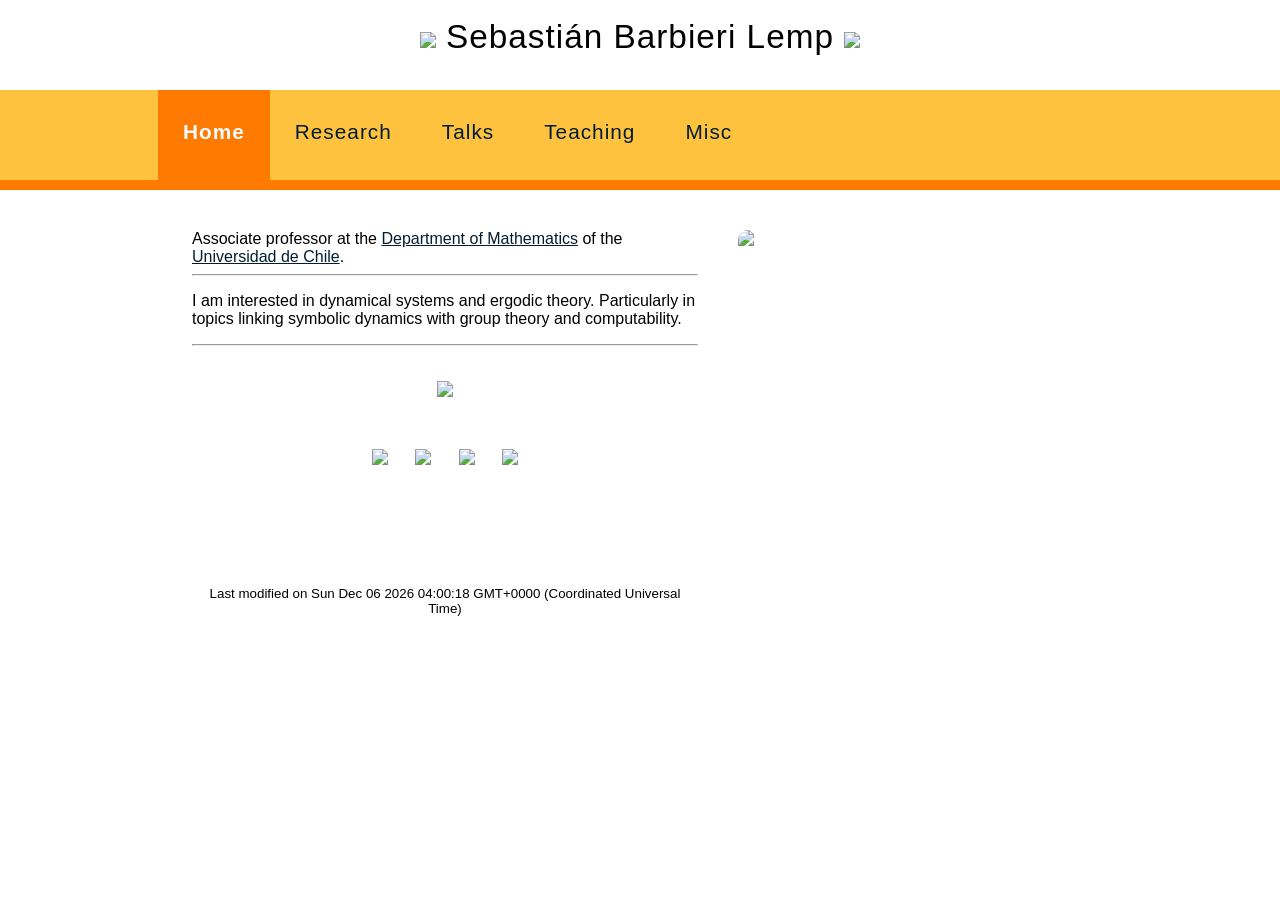
==== index.html @ ded86740 "Add files via upload" ====
<!DOCTYPE html>

<html lang="en">
<head>
  <script type="text/x-mathjax-config">MathJax.Hub.Config ( {tex2jax: {inlineMath: [['$','$'], ['\\(','\\)']] }} );</script>
<script src="https://cdn.mathjax.org/mathjax/latest/MathJax.js?config=TeX-AMS-MML_HTMLorMML"></script>
  <meta charset="UTF-8">
  <meta name="description" content="Barbieri_research_webpage" />
  <title>Vardi - Home</title>
  <link rel="stylesheet" href="estilo.css" type="text/css">
  <link rel="shortcut icon" href="favicon.ico" type="image/x-icon">
  <link rel="icon" href="favicon.ico" type="image/x-icon">
</head>

<body>
   <div id="movingblock2"> 
   <div id="header_in2">
<br>
<p style=" font-size: 25pt; font-weight:normal; letter-spacing: 1px; margin: auto; text-align: center;"><img src="img/alpacaL.png" alt=" " width= "30" height="30" /> Sebasti&aacute;n Barbieri Lemp <img src="img/alpacaR.png" alt=" " width= "30" height="30" /></p>
  </div>
  </div>
  <!-- *********  Header  ********** -->
  <div id="movingblock">
    <div id="header_in">
      <div id="menu">
        <ul>
	  <li><a href="index.html" class="active">Home</a></li>
          <li><a href="research.html">Research</a></li>
	  <li><a href="talks.html">Talks</a></li>
          <li><a href="teaching.html">Teaching</a></li>
          <li><a href="misc.html">Misc</a></li>
        </ul>
      </div>
    </div>
    <!-- *********  Main part (slider)  ********** -->
    <div id="title_top">
      <div id="title_top_in">
      </div>
    </div>
  </div>   
  <!-- *********  Content  ********** -->
  <div id="content">
    <div>   
    <img class="image mainimg" src="img/foto_seria6.jpg" alt=" " title="profile_pic" width= "350" height="350"/>
    Associate professor at the <a href="https://ciencias.uchile.cl/matematicas">Department of Mathematics</a> of the <a href="https://uchile.cl/">Universidad de Chile</a>.
    <hr>
   <p>
    I am interested in dynamical systems and ergodic theory. Particularly in topics linking symbolic dynamics with group theory and computability.
    </p>
    </div>
    
    <hr>
    
    <div >
     
     <p style="font-family:Georgia; margin-bottom:1cm; font-size: 20pt; font-weight:normal; letter-spacing: 20px; text-align: center;"><img src="img/mail.jpg" alt=" " width= "300" height="40"/>  </p>
     	
    </div>
    
    <p style="margin-bottom:3cm; font-size: 20pt; font-weight:normal; letter-spacing: 20px;  text-align: center;"><a href="https://orcid.org/0000-0001-9567-2085"><img src="img/orcid.png" alt=" " width= "50" height="50"/></a> <a href="https://scholar.google.ca/citations?user=QY--KBAAAAAJ&hl=en"><img src="img/gogscholar.png" alt=" " width= "50" height="50"/></a>  <a href="https://arxiv.org/a/barbieri_s_1.html"><img src="img/arxiv.jpeg" alt=" " width= "50" height="50"/></a>  <a href="archivos/Curriculum_Vitae.pdf"><img src="img/CV.jpg" alt=" " width= "50" height="50"/></a>    </p>




<p style="font-size: 10pt; font-weight:normal; text-align: center;" id ="fecha_actual"></p>
<script>
var d = new Date(document.lastModified); 
document.getElementById("fecha_actual").innerHTML = 'Last modified on '+ d;
</script>
</div>

</body>
</html>
---- estilo.css ----
body,
li,
ol,
ul{
  border: 0;
  margin: 0;
  padding: 0;
  font-size: 100%;
  font-family: 'Helvetica';  
}
a {
    color: #031d30;
}

/* ---------- Header ---------- */
#movingblock{
  background: none repeat-x scroll 4px 3px #ffc23f; 
  position: fixed;
  width: 100%;
  z-index:10;
  padding-top: 90px;
}
#movingblock2{
  background: none repeat-x scroll 4px 3px #ffffff; 
  position: fixed;
  width: 100%;
  z-index:11;
}
#header_in {
  width: 100%;
  max-width: 960px;
  height: 90px;
  margin: 0px auto;
  position: relative; 
}
#header_in2 {
  width: 100%;
  max-width: 960px;
  height: 90px;
  margin: 0px auto;
  position: relative; 
}
#header_in h1 {
font-family: 'Georgia';
  font-size: 20pt;
  letter-spacing: 1px;
  float: left;
  padding-left: 5px;  
  padding-top: 10px;  
}

#header_in h1 a {
    text-decoration: none; 
    color: #111;
    font-weight: 100; 
}
#header_in h1 a b { font-weight: 600;}

      /* ----- Menu ----- */
      
#menu {
  position: relative; 
  right: 2px;  
}

#menu2 {
  position: relative; 
  right: 2px;  
}   
#menu ul li {
  float: left;
  display: inline;
}

#menu ul li2 {
  float: right;
  display: inline;
}
    
#menu ul li a {
  text-decoration: none; 
  font-size: 130%;
  font-weight: 400;
  letter-spacing: 1px;
  display: block;
  
  padding: 30px 25px 0 25px; 
  height: 60px;
}
      
  #menu ul li a:hover {
/* color hover menu*/
    background-color: #f99d2c;
  }
      
  #menu ul li a.active {
/* color fondo menu*/
    background-color: #ff7a00;
/* color letra menu*/
    color: #f7fbff;
    font-weight: bold;
  }
/* ---------- Main part ---------- */

#title_top {
    width: 100%;
    height: 10px;
    background-color: #ff7a00;
}

#title_top_in {
    width: 960px;
    margin: auto;
}

#title_top_in h2 {
    border: 0;
    margin: 0;
    padding-top: 15px;
    padding-bottom: 14px;
    font-size: 280%;
    font-weight: 200;
    color: #f7fbff;
}


#content {   
    z-index:7;
    width: 70%;
    max-width: 940px;
    margin: auto;
    padding-top: 230px;
}

  dt {
    float: left;
    clear: left;
    width: 80px;
    text-align: right;
    font-weight: bold;
    color: green;
  }


  dd {
    margin: 0 0 0 100px;
    padding: 0 0 0.5em 0;
  }

h33 {
font-family: 'Georgia';
  font-size: 20pt;
  letter-spacing: 1px;
  float: left;
  padding-left: 5px;  
  padding-top: 10px;  
}

blockquote {display: none;}

a.show:focus ~ blockquote {display:inline-block;}

      /* ----- Mis modos ezpezialesz ----- */

.mainimg {
  border-radius: 10px;
  vertical-align: top;
  padding: 0px;
  border-width: 0px;
  float: right;
  margin: 0px 0px 40px 40px;
}

.abstract {
  width: 100%;
  text-align: justify;
  background-color: #fff0ba;
  margin: 20px 20px 20px 0px;
  border-radius: 10px;
}

.inabstract {
  text-align: justify;
  margin-right: 50px;
}

.inabstract2 {
  text-align: justify;
  margin-right: 50px;
  background-color: #ffde6b;
  border-radius: 10px;
  padding-left: 20px;
}

.botoncito_lindo {
    background-color: #ffc23f;
    border-radius: 10px;
    color: black;
    padding: 5px 5px;
    text-align: center;
    text-decoration: none;
    display: inline-block;
    font-size: 16px;
    margin: 4px 2px;
    cursor: pointer;
}

.botoncito_pdf {
    background-color: #e53b3b;
    border-radius: 10px;
    color: white;
    padding: 5px 5px;
    text-align: center;
    text-decoration: none;
    display: inline-block;
    font-size: 16px;
    margin: 4px 2px;
    cursor: pointer;
}

  .listita_bonita {
  text-align: left;
  font-size: 20px;
  width: 250px;
  color: black;
}
  .listita_abstract {
  text-align: right;
 width: 80px;
 color: black;
}

.centrar {
    margin: auto;
    text-align: center;
}

.centrar2 {
    margin: auto;
    text-align: center;
    font-size: 200%;
    color: #BF6900;
}

.student {
    margin: auto;
    text-align: center;
    font-size: 150%;
    color: #ff7a00;
}


 /* Three image containers (use 25% for four, and 50% for two, etc) */
.columnitas_estudiantes {
  border-radius: 50%;
  text-align: center;
  float: left;
  width: 40%;
  padding: 30px;
}

/* Clear floats after image containers */
.filas_estudiantes::after {
  text-align: center;
  content: "";
  clear: both;
  display: table;
}
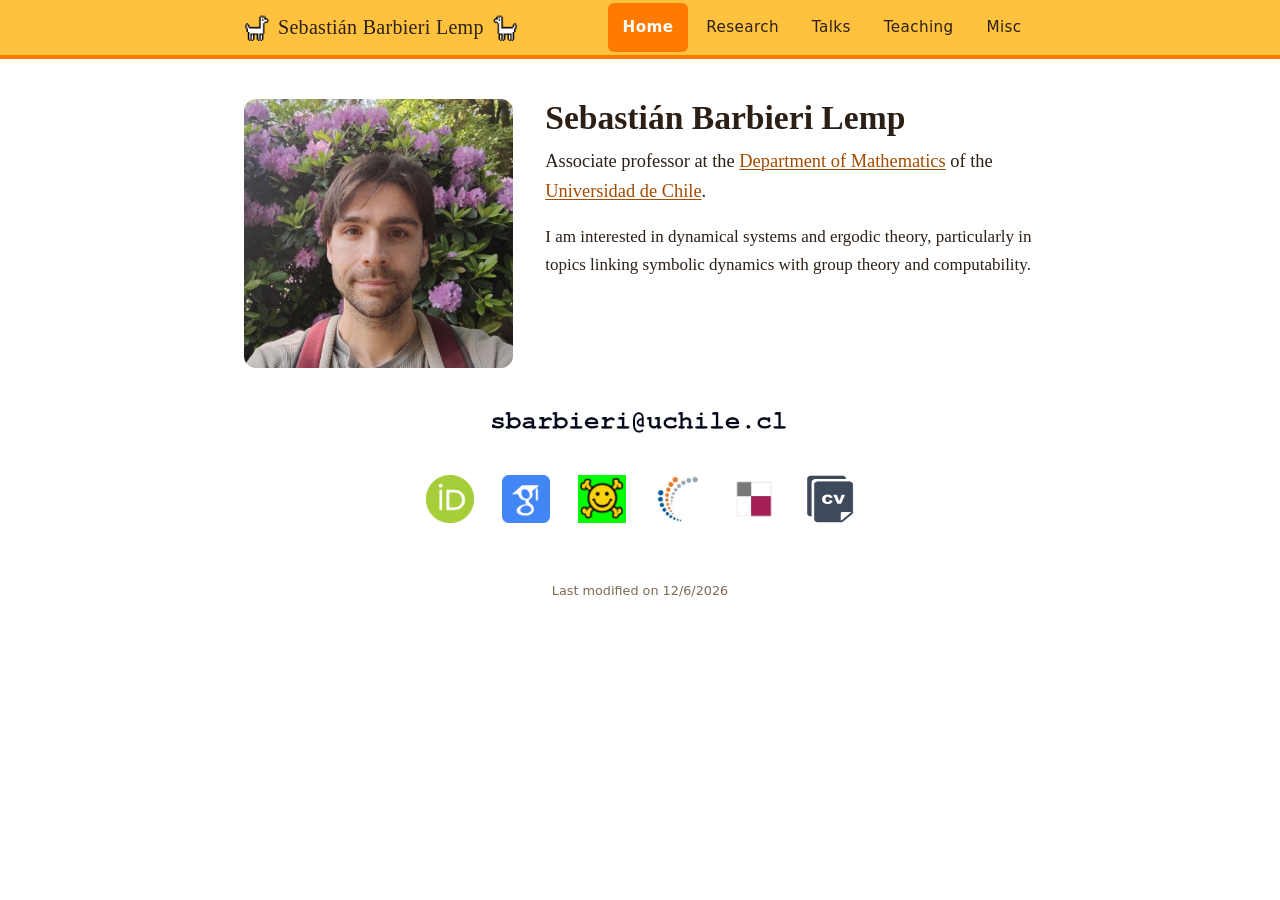
==== commit 4fc4a7a8: "webpage update" ====
--- a/index.html
+++ b/index.html
@@ -1,75 +1,66 @@
 <!DOCTYPE html>
-
 <html lang="en">
 <head>
-  <script type="text/x-mathjax-config">MathJax.Hub.Config ( {tex2jax: {inlineMath: [['$','$'], ['\\(','\\)']] }} );</script>
-<script src="https://cdn.mathjax.org/mathjax/latest/MathJax.js?config=TeX-AMS-MML_HTMLorMML"></script>
   <meta charset="UTF-8">
-  <meta name="description" content="Barbieri_research_webpage" />
-  <title>Vardi - Home</title>
-  <link rel="stylesheet" href="estilo.css" type="text/css">
-  <link rel="shortcut icon" href="favicon.ico" type="image/x-icon">
+  <meta name="viewport" content="width=device-width, initial-scale=1">
+  <title>Sebastián Barbieri Lemp</title>
+  <meta name="description" content="Sebastián Barbieri Lemp, associate professor of mathematics at the Universidad de Chile, working on symbolic dynamics, group theory and computability.">
+  <meta property="og:type" content="website">
+  <meta property="og:title" content="Sebastián Barbieri Lemp">
+  <meta property="og:description" content="Sebastián Barbieri Lemp, associate professor of mathematics at the Universidad de Chile, working on symbolic dynamics, group theory and computability.">
+  <link rel="stylesheet" href="estilo.css">
   <link rel="icon" href="favicon.ico" type="image/x-icon">
 </head>
+<body>
+  <header class="site-header">
+    <div class="site-bar">
+      <a class="site-name" href="index.html">
+        <img src="img/alpacaL_fill.png" alt="" width="26" height="26">
+        Sebasti&aacute;n Barbieri Lemp
+        <img src="img/alpacaL_fillR.png" alt="" width="26" height="26">
+      </a>
+      <nav class="site-nav" aria-label="Main">
+      <ul>
+        <li><a href="index.html" class="active" aria-current="page">Home</a></li>
+        <li><a href="research.html">Research</a></li>
+        <li><a href="talks.html">Talks</a></li>
+        <li><a href="teaching.html">Teaching</a></li>
+        <li><a href="misc.html">Misc</a></li>
+      </ul>
+      </nav>
+    </div>
+  </header>
 
-<body>
-   <div id="movingblock2"> 
-   <div id="header_in2">
-<br>
-<p style=" font-size: 25pt; font-weight:normal; letter-spacing: 1px; margin: auto; text-align: center;"><img src="img/alpacaL.png" alt=" " width= "30" height="30" /> Sebasti&aacute;n Barbieri Lemp <img src="img/alpacaR.png" alt=" " width= "30" height="30" /></p>
+  <main id="content">
+<div class="hero">
+  <img src="img/foto_seria6.jpg" alt="Sebasti&aacute;n Barbieri Lemp" width="350" height="350">
+  <div class="hero-text">
+    <h1>Sebasti&aacute;n Barbieri Lemp</h1>
+    <p class="hero-role">Associate professor at the
+      <a href="https://ciencias.uchile.cl/matematicas">Department of Mathematics</a>
+      of the <a href="https://uchile.cl/">Universidad de Chile</a>.</p>
+    <p>I am interested in dynamical systems and ergodic theory, particularly in
+      topics linking symbolic dynamics with group theory and computability.</p>
   </div>
-  </div>
-  <!-- *********  Header  ********** -->
-  <div id="movingblock">
-    <div id="header_in">
-      <div id="menu">
-        <ul>
-	  <li><a href="index.html" class="active">Home</a></li>
-          <li><a href="research.html">Research</a></li>
-	  <li><a href="talks.html">Talks</a></li>
-          <li><a href="teaching.html">Teaching</a></li>
-          <li><a href="misc.html">Misc</a></li>
-        </ul>
-      </div>
-    </div>
-    <!-- *********  Main part (slider)  ********** -->
-    <div id="title_top">
-      <div id="title_top_in">
-      </div>
-    </div>
-  </div>   
-  <!-- *********  Content  ********** -->
-  <div id="content">
-    <div>   
-    <img class="image mainimg" src="img/foto_seria6.jpg" alt=" " title="profile_pic" width= "350" height="350"/>
-    Associate professor at the <a href="https://ciencias.uchile.cl/matematicas">Department of Mathematics</a> of the <a href="https://uchile.cl/">Universidad de Chile</a>.
-    <hr>
-   <p>
-    I am interested in dynamical systems and ergodic theory. Particularly in topics linking symbolic dynamics with group theory and computability.
-    </p>
-    </div>
-    
-    <hr>
-    
-    <div >
-     
-     <p style="font-family:Georgia; margin-bottom:1cm; font-size: 20pt; font-weight:normal; letter-spacing: 20px; text-align: center;"><img src="img/mail.jpg" alt=" " width= "300" height="40"/>  </p>
-     	
-    </div>
-    
-    <p style="margin-bottom:3cm; font-size: 20pt; font-weight:normal; letter-spacing: 20px;  text-align: center;"><a href="https://orcid.org/0000-0001-9567-2085"><img src="img/orcid.png" alt=" " width= "50" height="50"/></a> <a href="https://scholar.google.ca/citations?user=QY--KBAAAAAJ&hl=en"><img src="img/gogscholar.png" alt=" " width= "50" height="50"/></a>  <a href="https://arxiv.org/a/barbieri_s_1.html"><img src="img/arxiv.jpeg" alt=" " width= "50" height="50"/></a>  <a href="archivos/Curriculum_Vitae.pdf"><img src="img/CV.jpg" alt=" " width= "50" height="50"/></a>    </p>
-
-
-
-
-<p style="font-size: 10pt; font-weight:normal; text-align: center;" id ="fecha_actual"></p>
-<script>
-var d = new Date(document.lastModified); 
-document.getElementById("fecha_actual").innerHTML = 'Last modified on '+ d;
-</script>
 </div>
 
+<p class="centrar"><img src="img/mail.jpg" alt="e-mail address" width="300" height="40"></p>
+
+<p class="iconrow">
+  <a href="https://orcid.org/0000-0001-9567-2085" title="ORCID"><img src="img/orcid.png" alt="ORCID"></a>
+  <a href="https://scholar.google.ca/citations?user=QY--KBAAAAAJ&amp;hl=en" title="Google Scholar"><img src="img/gogscholar.png" alt="Google Scholar"></a>
+  <a href="https://arxiv.org/a/barbieri_s_1.html" title="arXiv"><img src="img/arxiv.jpeg" alt="arXiv"></a>
+  <a href="https://mathscinet.ams.org/mathscinet/author?authorId=1184309" title="MathSciNet"><img src="img/mathscinet.jpg" alt="MathSciNet"></a>
+  <a href="https://zbmath.org/authors/barbieri.sebastian" title="zbMATH"><img src="img/zbmath.jpg" alt="zbMATH"></a>
+  <a href="archivos/Curriculum_Vitae.pdf" title="Curriculum vitae"><img src="img/CV.jpg" alt="Curriculum vitae"></a>
+</p>
+
+    <p id="fecha_actual"></p>
+  </main>
+
+  <script>
+    document.getElementById("fecha_actual").textContent =
+      "Last modified on " + new Date(document.lastModified).toLocaleDateString();
+  </script>
 </body>
 </html>
-
-
--- a/estilo.css
+++ b/estilo.css
@@ -1,268 +1,655 @@
+/* =========================================================
+   Sebastián Barbieri Lemp — hoja de estilos
+   Paleta y tipografía en variables; ver :root más abajo.
+   ========================================================= */
+
+/* ---------- Tokens ---------- */
+
+:root {
+  color-scheme: light;
+
+  /* Papel y tinta */
+  --paper:      #ffffff;
+  --panel:      #fdf3dd;   /* fondo de abstracts */
+  --panel-2:    #f7e8c6;   /* fondo de bibtex */
+  --ink:        #2c2016;
+  --ink-soft:   #7a6a58;   /* etiquetas, fechas */
+  --rule:       #ead9b8;   /* líneas delgadas */
+
+  /* Naranjos */
+  --band:         #ffc23f; /* franja del encabezado */
+  --band-strong:  #ff7a00; /* menú activo */
+  --accent:       #d35f00; /* títulos de sección */
+  --accent-deep:  #a44b00; /* enlaces en texto */
+
+  /* Tipografías */
+  --serif: Charter, "Bitstream Charter", "Sitka Text", Cambria, Georgia, serif;
+  --sans: system-ui, -apple-system, "Segoe UI", Roboto, "Helvetica Neue",
+          Arial, sans-serif;
+
+  /* Medidas */
+  --measure: 52rem;
+  --gap: 1.5rem;
+}
+
+/* ---------- Base ---------- */
+
+*,
+*::before,
+*::after { box-sizing: border-box; }
+
 body,
-li,
-ol,
-ul{
-  border: 0;
+h1, h2, h3, h4,
+p, ul, ol, li, dl, dt, dd,
+figure, blockquote {
   margin: 0;
   padding: 0;
-  font-size: 100%;
-  font-family: 'Helvetica';  
-}
+  border: 0;
+}
+
+html {
+  scroll-padding-top: 6rem;   /* para que los anclajes no queden bajo el header */
+}
+
+body {
+  background: var(--paper);
+  color: var(--ink);
+  font-family: var(--serif);
+  font-size: 1.0625rem;
+  line-height: 1.65;
+  -webkit-text-size-adjust: 100%;
+}
+
 a {
-    color: #031d30;
-}
-
-/* ---------- Header ---------- */
-#movingblock{
-  background: none repeat-x scroll 4px 3px #ffc23f; 
-  position: fixed;
+  color: var(--accent-deep);
+  text-decoration-thickness: 1px;
+  text-underline-offset: 2px;
+}
+
+a:hover { text-decoration-thickness: 2px; }
+
+:focus-visible {
+  outline: 2px solid var(--band-strong);
+  outline-offset: 2px;
+  border-radius: 3px;
+}
+
+img { max-width: 100%; height: auto; }
+
+hr {
+  border: 0;
+  border-top: 1px solid var(--rule);
+  margin: 2.5rem 0;
+}
+
+/* ---------- Encabezado ---------- */
+
+.site-header {
+  position: sticky;
+  top: 0;
+  z-index: 10;
+  background: var(--band);
+  border-bottom: 4px solid var(--band-strong);
+  padding-top: env(safe-area-inset-top, 0px);
+}
+
+.site-bar {
+  max-width: var(--measure);
+  margin: 0 auto;
+  padding: 0 1.25rem;
+  display: flex;
+  align-items: center;
+  justify-content: space-between;
+  gap: 1rem;
+  flex-wrap: wrap;
+}
+
+.site-name {
+  display: flex;
+  align-items: center;
+  gap: 0.5rem;
+  padding: 0.7rem 0;
+  font-size: 1.25rem;
+  letter-spacing: 0.3px;
+  color: var(--ink);
+  text-decoration: none;
+  white-space: nowrap;
+}
+
+.site-name img { width: 26px; height: 26px; }
+
+.site-nav ul {
+  display: flex;
+  list-style: none;
+  gap: 0.25rem;
+}
+
+.site-nav a {
+  display: block;
+  padding: 0.75rem 0.9rem;
+  font-family: var(--sans);
+  font-size: 0.95rem;
+  letter-spacing: 0.4px;
+  color: var(--ink);
+  text-decoration: none;
+  border-radius: 6px;
+}
+
+.site-nav a:hover { background: rgba(0, 0, 0, 0.08); }
+
+.site-nav a.active {
+  background: var(--band-strong);
+  color: #fff;
+  font-weight: 600;
+}
+
+@media (max-width: 640px) {
+  .site-bar { justify-content: center; gap: 0; }
+  .site-name { font-size: 1.1rem; padding-bottom: 0.3rem; }
+  .site-nav { width: 100%; overflow-x: auto; }
+  .site-nav ul { justify-content: center; }
+  .site-nav a { padding: 0.6rem 0.7rem; }
+}
+
+/* ---------- Contenido ---------- */
+
+#content,
+.content {
+  max-width: var(--measure);
+  margin: 0 auto;
+  padding: 2.5rem 1.25rem 4rem;
+}
+
+h1 {
+  font-size: 2.1rem;
+  font-weight: 600;
+  line-height: 1.15;
+  margin: 0 0 0.5rem;
+}
+
+.page-title {
+  margin-bottom: 2rem;
+  padding-bottom: 0.6rem;
+  border-bottom: 3px solid var(--band);
+}
+
+h2 {
+  font-size: 1.6rem;
+  font-weight: 600;
+  line-height: 1.2;
+  color: var(--accent);
+  margin: 2.5rem 0 1.25rem;
+}
+
+h2:first-child { margin-top: 0; }
+
+h3 {
+  font-size: 1.2rem;
+  font-weight: 600;
+  margin: 1.75rem 0 0.5rem;
+}
+
+p { margin: 0 0 1rem; }
+
+/* Fecha de última modificación */
+#fecha_actual {
+  margin-top: 3rem;
+  font-family: var(--sans);
+  font-size: 0.8rem;
+  color: var(--ink-soft);
+  text-align: center;
+}
+
+/* ---------- Entradas (artículos, charlas, cursos) ---------- */
+
+.entry {
+  border-top: 1px solid var(--rule);
+}
+
+.entry:last-of-type { border-bottom: 1px solid var(--rule); }
+
+.entry > summary {
+  display: block;            /* flex va en .entry-row, no en summary:
+                                summary como flex container rompe en
+                                algunos navegadores */
+  padding: 0.9rem 0.5rem 0.9rem 0;
+  cursor: pointer;
+  list-style: none;          /* quita el triángulo por defecto */
+}
+
+.entry-row {
+  display: flex;
+  align-items: baseline;
+  gap: 0.9rem;
+}
+
+.entry > summary::-webkit-details-marker { display: none; }
+
+.entry > summary:hover { background: rgba(255, 194, 63, 0.16); }
+
+.entry-num {
+  flex: 0 0 2.25rem;
+  text-align: center;
+  align-self: flex-start;
+  padding: 0.1rem 0;
+  background: var(--band);
+  border-radius: 6px;
+  font-family: var(--sans);
+  font-size: 0.85rem;
+  font-weight: 600;
+  color: var(--ink);
+}
+
+.entry-num img { width: 15px; height: 15px; vertical-align: -2px; }
+
+/* insignias con palabras (Spring, 2026...) en vez de un numero */
+.entry-num.is-wide { flex: 0 0 4.4rem; }
+
+/* un año o encabezado entre entradas no debe pegarse a la linea de arriba */
+.entry + .subhead { margin-top: 2rem; }
+
+.subhead + .entry { border-top: 0; }
+
+.entry-text { flex: 1 1 auto; }
+
+.entry-title {
+  display: block;
+  font-weight: 600;
+  line-height: 1.35;
+}
+
+.entry-meta {
+  display: block;
+  font-family: var(--sans);
+  font-size: 0.88rem;
+  color: var(--ink-soft);
+  margin-top: 0.15rem;
+}
+
+.entry-chevron {
+  flex: 0 0 auto;
+  align-self: center;
+  color: var(--ink-soft);
+  font-size: 0.75rem;
+  transition: transform 0.15s ease;
+}
+
+.entry[open] > summary .entry-chevron { transform: rotate(90deg); }
+
+@media (prefers-reduced-motion: reduce) {
+  .entry-chevron { transition: none; }
+}
+
+.entry-body {
+  background: var(--panel);
+  border-radius: 10px;
+  padding: 1rem 1.25rem;
+  margin: 0 0 1rem 3.15rem;
+}
+
+@media (max-width: 640px) {
+  .entry-body { margin-left: 0; }
+  .entry > summary { gap: 0.6rem; }
+}
+
+/* Lista de metadatos dentro de una entrada */
+.meta {
+  display: grid;
+  grid-template-columns: 7.5rem 1fr;
+  column-gap: 1rem;
+  row-gap: 0.35rem;
+}
+
+.meta dt {
+  font-family: var(--sans);
+  font-size: 0.82rem;
+  font-weight: 600;
+  color: var(--ink-soft);
+  text-align: right;
+  padding-top: 0.25rem;
+}
+
+.meta dd { margin: 0; }
+
+.meta dd.abstract-text { text-align: justify; }
+
+.meta dd.bibtex {
+  background: var(--panel-2);
+  border-radius: 8px;
+  padding: 0.75rem 1rem;
+  font-family: ui-monospace, SFMono-Regular, Menlo, Consolas, monospace;
+  font-size: 0.8rem;
+  line-height: 1.5;
+  overflow-x: auto;
+}
+
+@media (max-width: 640px) {
+  .meta { grid-template-columns: 1fr; row-gap: 0.1rem; }
+  .meta dt { text-align: left; padding-top: 0.6rem; }
+  .meta dd.abstract-text { text-align: left; }
+}
+
+/* ---------- Tabla (charlas) ---------- */
+
+.tabla-scroll { margin: 1rem 0 2rem; }
+
+.tabla {
   width: 100%;
-  z-index:10;
-  padding-top: 90px;
-}
-#movingblock2{
-  background: none repeat-x scroll 4px 3px #ffffff; 
-  position: fixed;
+  border-collapse: collapse;
+  font-size: 0.95rem;
+}
+
+.tabla th {
+  background: var(--band);
+  color: var(--ink);
+  font-family: var(--sans);
+  font-size: 0.78rem;
+  font-weight: 700;
+  letter-spacing: 0.5px;
+  text-align: left;
+  padding: 0.55rem 0.75rem;
+}
+
+.tabla th:first-child { border-radius: 8px 0 0 0; }
+.tabla th:last-child { border-radius: 0 8px 0 0; }
+
+.tabla td {
+  padding: 0.6rem 0.75rem;
+  border-top: 1px solid var(--rule);
+  vertical-align: top;
+}
+
+.tabla tbody tr:nth-child(even) { background: var(--panel); }
+.tabla tbody tr:hover { background: rgba(255, 194, 63, 0.3); }
+
+.tabla .col-date {
+  width: 6.5rem;
+  white-space: nowrap;
+  font-family: var(--sans);
+  font-size: 0.85rem;
+  color: var(--ink-soft);
+}
+
+.tabla .col-title { font-weight: 600; }
+
+.tabla .col-links {
+  width: 5.5rem;
+  font-family: var(--sans);
+  font-size: 0.85rem;
+}
+
+.tabla .col-links a { display: inline-block; margin-right: 0.4rem; }
+
+/* En pantallas angostas la tabla no cabe en cuatro columnas:
+   cada fila se convierte en una ficha y las etiquetas salen
+   del atributo data-label de cada celda. */
+@media (max-width: 700px) {
+  .tabla, .tabla tbody, .tabla tr, .tabla td { display: block; width: auto; }
+
+  .tabla thead { display: none; }
+
+  .tabla tbody tr,
+  .tabla tbody tr:nth-child(even) {
+    background: var(--panel);
+    border: 1px solid var(--rule);
+    border-radius: 10px;
+    padding: 0.6rem 0.9rem;
+    margin-bottom: 0.75rem;
+  }
+
+  .tabla td {
+    border: 0;
+    padding: 0.1rem 0;
+  }
+
+  .tabla td:empty { display: none; }
+
+  .tabla td::before {
+    content: attr(data-label) ": ";
+    font-family: var(--sans);
+    font-size: 0.75rem;
+    color: var(--ink-soft);
+  }
+
+  .tabla .col-title {
+    font-size: 1.05rem;
+    line-height: 1.3;
+    margin-bottom: 0.2rem;
+  }
+
+  .tabla .col-title::before { content: none; }
+}
+
+/* ---------- Listas de enlaces (misc) ---------- */
+
+/* display:grid de .linklist le gana al hidden del navegador, asi que
+   el script no podria esconder la lista vacia sin esta regla */
+[hidden] { display: none !important; }
+
+.linklist {
+  list-style: none;
+  display: grid;
+  gap: 0.6rem;
+}
+
+.linklist li {
+  padding-left: 1rem;
+  border-left: 3px solid var(--rule);
+}
+
+.linklist li b,
+.linklist li strong { font-weight: 600; }
+
+.linklist .note {
+  font-family: var(--sans);
+  font-size: 0.9rem;
+  color: var(--ink-soft);
+}
+
+.subhead {
+  font-family: var(--sans);
+  font-size: 0.8rem;
+  font-weight: 700;
+  letter-spacing: 0.6px;
+  color: var(--ink-soft);
+  margin: 2rem 0 0.75rem;
+}
+
+/* ---------- Estudiantes: foto a la izquierda, datos a la derecha ---------- */
+
+.fila_estudiante {
+  display: flex;
+  align-items: center;
+  gap: 1.5rem;
+  padding: 1.25rem 0;
+}
+
+.fila_estudiante + .fila_estudiante {
+  border-top: 1px solid var(--rule);
+}
+
+.foto_estudiante {
+  flex: 0 0 15%;
+  max-width: 15%;
+  text-align: center;
+}
+
+.foto_estudiante img {
   width: 100%;
-  z-index:11;
-}
-#header_in {
+  border-radius: 50%;
+  aspect-ratio: 1 / 1;
+  object-fit: cover;
+}
+
+.info_estudiante { flex: 1 1 auto; }
+
+.student {
+  font-size: 1.15rem;
+  font-weight: 600;
+  color: var(--accent);
+}
+
+.info_estudiante .detail {
+  display: block;
+  font-family: var(--sans);
+  font-size: 0.88rem;
+  color: var(--ink-soft);
+}
+
+@media (max-width: 640px) {
+  .fila_estudiante { display: block; text-align: center; }
+  .foto_estudiante { max-width: 45%; margin: 0 auto 0.75rem; }
+}
+
+/* ---------- Apuntes de curso ---------- */
+
+.notes {
+  display: grid;
+  grid-template-columns: repeat(auto-fit, minmax(13rem, 1fr));
+  gap: 1.5rem;
+}
+
+.note-card {
+  display: block;
+  text-align: center;
+  text-decoration: none;
+  color: var(--ink);
+  padding: 1rem;
+  border: 1px solid var(--rule);
+  border-radius: 10px;
+  background: var(--panel);
+}
+
+.note-card:hover { border-color: var(--band-strong); }
+
+.note-card img { border-radius: 6px; }
+
+.note-card span {
+  display: block;
+  margin-top: 0.75rem;
+  font-weight: 600;
+  color: var(--accent);
+}
+
+/* ---------- Página de inicio ---------- */
+
+.hero {
+  display: flex;
+  align-items: flex-start;
+  gap: 2rem;
+  margin-bottom: 2rem;
+}
+
+.hero img {
+  flex: 0 0 34%;
+  max-width: 34%;
+  border-radius: 12px;
+}
+
+.hero-text { flex: 1 1 auto; }
+
+.hero-role { font-size: 1.15rem; }
+
+@media (max-width: 640px) {
+  .hero { display: block; }
+  .hero img { max-width: 55%; margin: 0 auto 1.25rem; display: block; }
+}
+
+.iconrow {
+  display: flex;
+  justify-content: center;
+  align-items: center;
+  flex-wrap: wrap;
+  gap: 1.75rem;
+  margin: 2rem 0;
+}
+
+.iconrow img { width: 48px; height: 48px; }
+
+/* ---------- Galería ---------- */
+
+.painting { margin: 0 0 3rem; text-align: center; }
+
+.painting img { border-radius: 10px; }
+
+.painting figcaption {
+  margin-top: 0.75rem;
+  font-family: var(--sans);
+  font-size: 0.9rem;
+  color: var(--ink-soft);
+}
+
+.painting .title {
+  display: block;
+  font-family: var(--serif);
+  font-size: 1.15rem;
+  font-weight: 600;
+  color: var(--ink);
+}
+
+/* ---------- Tablas embebidas (Google Sheets) ---------- */
+
+.sheet {
+  border: 1px solid var(--rule);
+  border-radius: 10px;
+  overflow: hidden;
+  margin: 1rem 0 2rem;
+}
+
+.sheet iframe {
+  display: block;
   width: 100%;
-  max-width: 960px;
-  height: 90px;
-  margin: 0px auto;
-  position: relative; 
-}
-#header_in2 {
-  width: 100%;
-  max-width: 960px;
-  height: 90px;
-  margin: 0px auto;
-  position: relative; 
-}
-#header_in h1 {
-font-family: 'Georgia';
-  font-size: 20pt;
-  letter-spacing: 1px;
-  float: left;
-  padding-left: 5px;  
-  padding-top: 10px;  
-}
-
-#header_in h1 a {
-    text-decoration: none; 
-    color: #111;
-    font-weight: 100; 
-}
-#header_in h1 a b { font-weight: 600;}
-
-      /* ----- Menu ----- */
-      
-#menu {
-  position: relative; 
-  right: 2px;  
-}
-
-#menu2 {
-  position: relative; 
-  right: 2px;  
-}   
-#menu ul li {
-  float: left;
-  display: inline;
-}
-
-#menu ul li2 {
+  border: 0;
+}
+
+/* ---------- Imágenes decorativas de pie de página ---------- */
+
+.figura_final {
+  display: block;
+  margin: 3rem auto 0;
+  max-width: 60%;
+}
+
+@media (max-width: 640px) {
+  .figura_final { max-width: 85%; }
+}
+
+/* ---------- Clases antiguas (compatibilidad) ---------- */
+/* Se mantienen para el contenido aún comentado en talks.html y
+   teaching.html; se pueden borrar cuando ya no se usen.          */
+
+.botoncito_lindo,
+.botoncito_pdf {
+  display: inline-block;
+  border-radius: 6px;
+  padding: 2px 8px;
+  font-family: var(--sans);
+  font-size: 0.85rem;
+  text-align: center;
+  text-decoration: none;
+  cursor: pointer;
+  border: 0;
+}
+
+.botoncito_lindo { background: var(--band); color: var(--ink); }
+.botoncito_pdf { background: #c0392b; color: #fff; }
+
+.centrar { text-align: center; }
+
+.centrar2 {
+  text-align: center;
+  font-size: 1.75rem;
+  color: var(--accent);
+}
+
+.mainimg {
+  border-radius: 12px;
   float: right;
-  display: inline;
-}
-    
-#menu ul li a {
-  text-decoration: none; 
-  font-size: 130%;
-  font-weight: 400;
-  letter-spacing: 1px;
-  display: block;
-  
-  padding: 30px 25px 0 25px; 
-  height: 60px;
-}
-      
-  #menu ul li a:hover {
-/* color hover menu*/
-    background-color: #f99d2c;
-  }
-      
-  #menu ul li a.active {
-/* color fondo menu*/
-    background-color: #ff7a00;
-/* color letra menu*/
-    color: #f7fbff;
-    font-weight: bold;
-  }
-/* ---------- Main part ---------- */
-
-#title_top {
-    width: 100%;
-    height: 10px;
-    background-color: #ff7a00;
-}
-
-#title_top_in {
-    width: 960px;
-    margin: auto;
-}
-
-#title_top_in h2 {
-    border: 0;
-    margin: 0;
-    padding-top: 15px;
-    padding-bottom: 14px;
-    font-size: 280%;
-    font-weight: 200;
-    color: #f7fbff;
-}
-
-
-#content {   
-    z-index:7;
-    width: 70%;
-    max-width: 940px;
-    margin: auto;
-    padding-top: 230px;
-}
-
-  dt {
-    float: left;
-    clear: left;
-    width: 80px;
-    text-align: right;
-    font-weight: bold;
-    color: green;
-  }
-
-
-  dd {
-    margin: 0 0 0 100px;
-    padding: 0 0 0.5em 0;
-  }
-
-h33 {
-font-family: 'Georgia';
-  font-size: 20pt;
-  letter-spacing: 1px;
-  float: left;
-  padding-left: 5px;  
-  padding-top: 10px;  
-}
-
-blockquote {display: none;}
-
-a.show:focus ~ blockquote {display:inline-block;}
-
-      /* ----- Mis modos ezpezialesz ----- */
-
-.mainimg {
-  border-radius: 10px;
-  vertical-align: top;
-  padding: 0px;
-  border-width: 0px;
-  float: right;
-  margin: 0px 0px 40px 40px;
-}
-
-.abstract {
-  width: 100%;
-  text-align: justify;
-  background-color: #fff0ba;
-  margin: 20px 20px 20px 0px;
-  border-radius: 10px;
-}
-
-.inabstract {
-  text-align: justify;
-  margin-right: 50px;
-}
-
-.inabstract2 {
-  text-align: justify;
-  margin-right: 50px;
-  background-color: #ffde6b;
-  border-radius: 10px;
-  padding-left: 20px;
-}
-
-.botoncito_lindo {
-    background-color: #ffc23f;
-    border-radius: 10px;
-    color: black;
-    padding: 5px 5px;
-    text-align: center;
-    text-decoration: none;
-    display: inline-block;
-    font-size: 16px;
-    margin: 4px 2px;
-    cursor: pointer;
-}
-
-.botoncito_pdf {
-    background-color: #e53b3b;
-    border-radius: 10px;
-    color: white;
-    padding: 5px 5px;
-    text-align: center;
-    text-decoration: none;
-    display: inline-block;
-    font-size: 16px;
-    margin: 4px 2px;
-    cursor: pointer;
-}
-
-  .listita_bonita {
-  text-align: left;
-  font-size: 20px;
-  width: 250px;
-  color: black;
-}
-  .listita_abstract {
-  text-align: right;
- width: 80px;
- color: black;
-}
-
-.centrar {
-    margin: auto;
-    text-align: center;
-}
-
-.centrar2 {
-    margin: auto;
-    text-align: center;
-    font-size: 200%;
-    color: #BF6900;
-}
-
-.student {
-    margin: auto;
-    text-align: center;
-    font-size: 150%;
-    color: #ff7a00;
-}
-
-
- /* Three image containers (use 25% for four, and 50% for two, etc) */
-.columnitas_estudiantes {
-  border-radius: 50%;
-  text-align: center;
-  float: left;
-  width: 40%;
-  padding: 30px;
-}
-
-/* Clear floats after image containers */
-.filas_estudiantes::after {
-  text-align: center;
-  content: "";
-  clear: both;
-  display: table;
-}
+  margin: 0 0 1.5rem 1.5rem;
+}
+
+@media print {
+  .site-header { display: none; }
+  .entry-body { display: block !important; }
+  body { font-size: 11pt; }
+}
